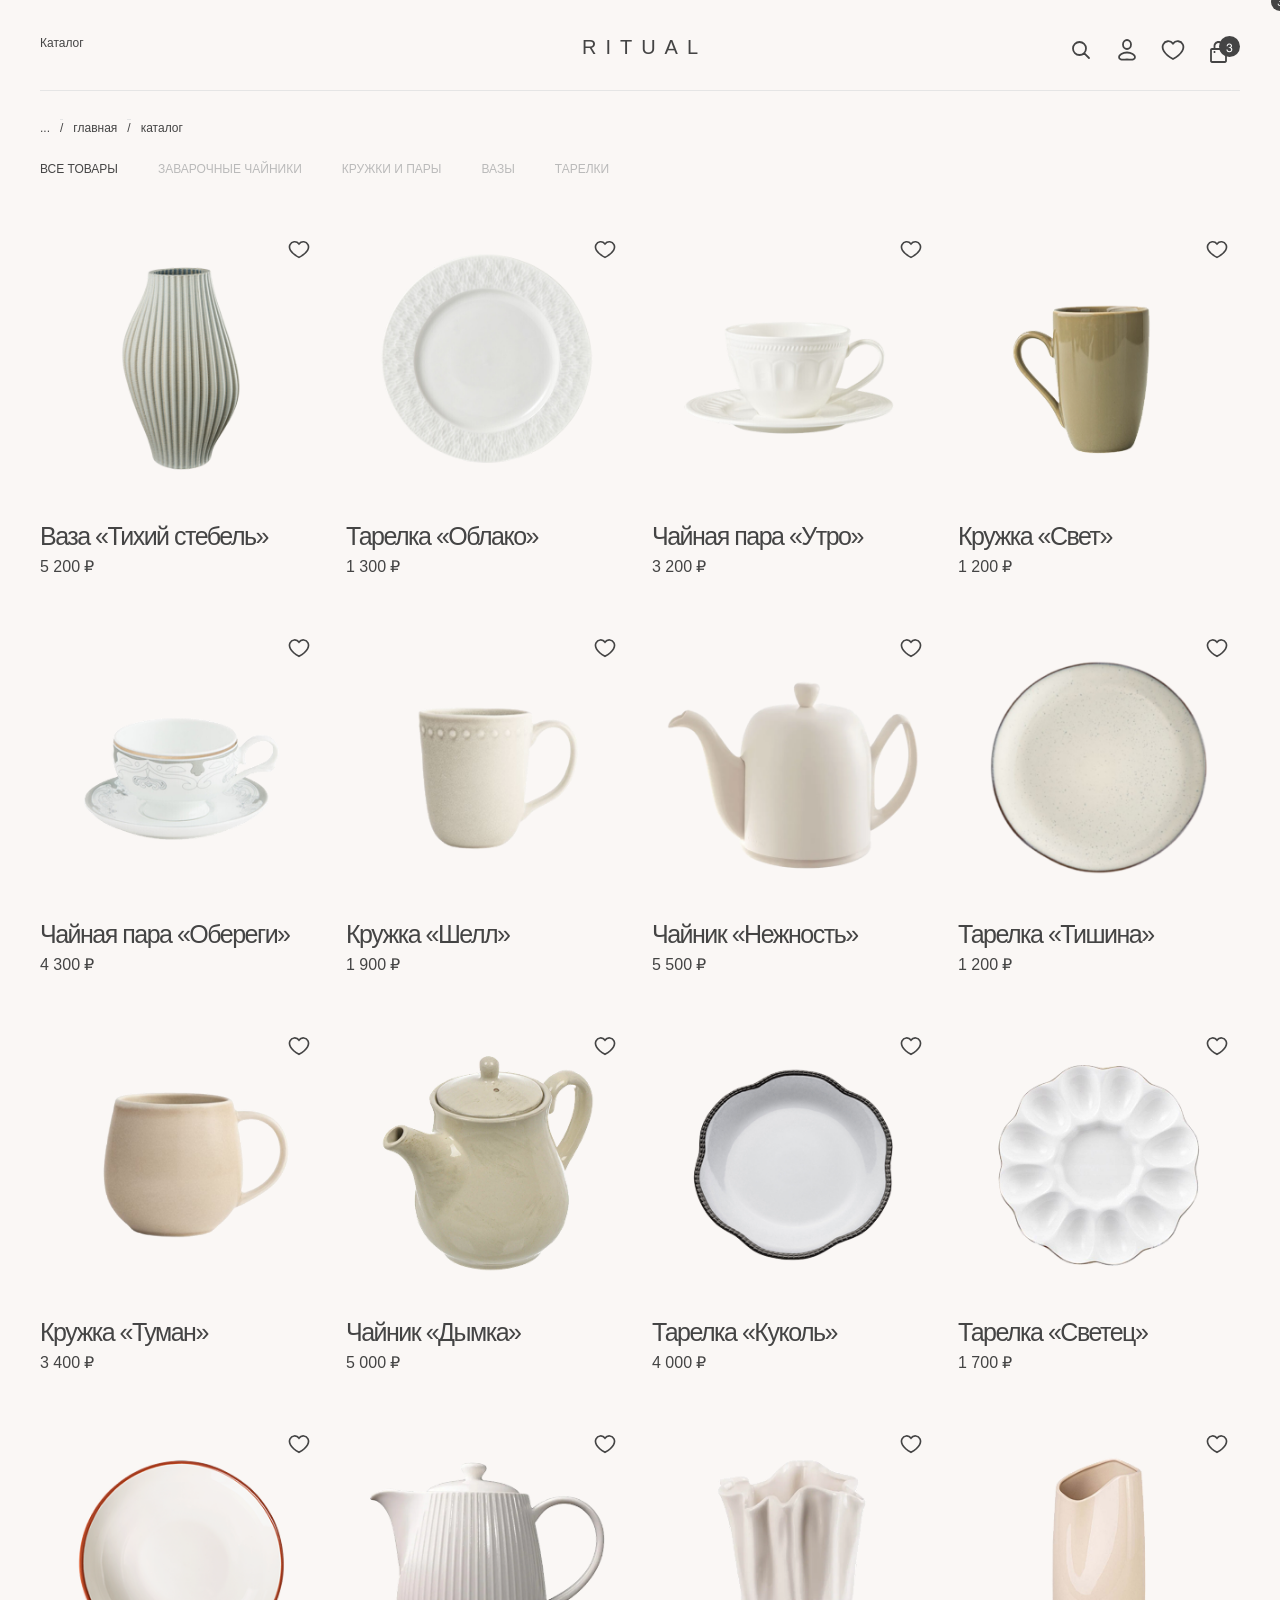
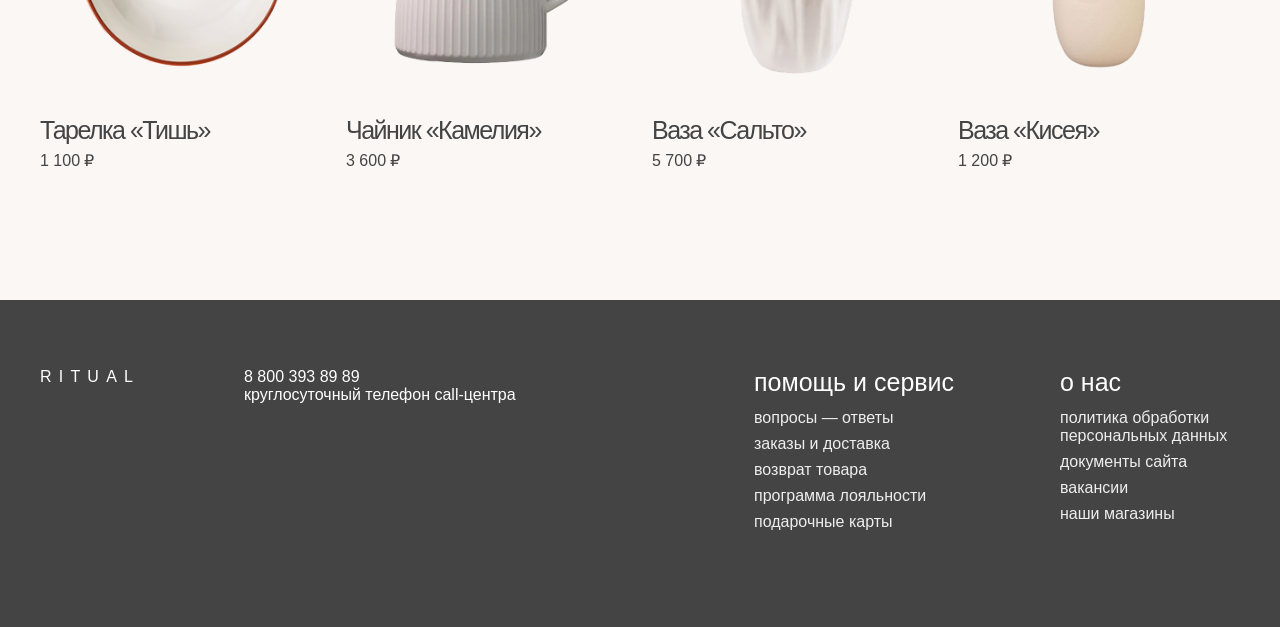
==== page1.html @ 76060184 "Add files via upload" ====
<!DOCTYPE html>
<html lang="ru">
<head>
  <meta charset="UTF-8">
  <meta name="viewport" content="width=device-width, initial-scale=1.0">
  <title>RITUAL — Каталог</title>

  <link rel="stylesheet" href="css/style1.css">
</head>

<body>
<div class="page">

<header class="site-header">
  <div class="container grid-12 site-header__grid">

    <a href="#" class="menu-link">Каталог</a>

    <a href="index.html" class="brand">
      <span>RITUAL</span>
    </a>

    <div class="header-icons">
      <button class="icon-btn"><img src="images/IconSearch.svg"></button>
      <button class="icon-btn"><img src="images/IconLK.svg"></button>
      <button class="icon-btn"><img src="images/IconHeart.svg"></button>

      <button class="cart-btn">
        <img src="images/IconBag.svg">
        <span class="badge">3</span>
      </button>
    </div>

  </div>
</header>

<div class="container divider"></div>

<main class="container">

<div class="breadcrumbs">
  <span>...</span>
  <span class="divider">/</span>
  <a href="index.html">главная</a>
  <span class="divider">/</span>
  <span>каталог</span>
</div>

  <!-- меню -->
  <div class="tabs">
    <span class="tab active">Все товары</span>
    <span class="tab">Заварочные чайники</span>
    <span class="tab">Кружки и пары</span>
    <span class="tab">Вазы</span>
    <span class="tab">Тарелки</span>
  </div>

  <div class="product-grid">

<div class="product-card">
  <div class="image-wrapper">
    <img src="images/kat1.png">
    <button class="favorite-btn"><img src="images/IconHeart.svg"></button>
  </div>
  <h3 class="product-title">Ваза «Тихий стебель»</h3>
  <p class="product-price">5 200 ₽</p>
</div>

<div class="product-card">
  <div class="image-wrapper">
    <img src="images/kat2.png">
    <button class="favorite-btn"><img src="images/IconHeart.svg"></button>
  </div>
  <h3 class="product-title">Тарелка «Облако»</h3>
  <p class="product-price">1 300 ₽</p>
</div>

<div class="product-card">
  <div class="image-wrapper">
    <img src="images/kat3.png">
    <button class="favorite-btn"><img src="images/IconHeart.svg"></button>
  </div>
  <h3 class="product-title">Чайная пара «Утро»</h3>
  <p class="product-price">3 200 ₽</p>
</div>

<div class="product-card">
  <div class="image-wrapper">
    <img src="images/kat4.png">
    <button class="favorite-btn"><img src="images/IconHeart.svg"></button>
  </div>
  <h3 class="product-title">Кружка «Свет»</h3>
  <p class="product-price">1 200 ₽</p>
</div>

<div class="product-card">
  <div class="image-wrapper">
    <img src="images/kat5.png">
    <button class="favorite-btn"><img src="images/IconHeart.svg"></button>
  </div>
  <h3 class="product-title">Чайная пара «Обереги»</h3>
  <p class="product-price">4 300 ₽</p>
</div>

<div class="product-card">
  <div class="image-wrapper">
    <img src="images/kat6.png">
    <button class="favorite-btn"><img src="images/IconHeart.svg"></button>
  </div>
  <h3 class="product-title">Кружка «Шелл»</h3>
  <p class="product-price">1 900 ₽</p>
</div>

<div class="product-card">
  <div class="image-wrapper">
    <img src="images/kat7.png">
    <button class="favorite-btn"><img src="images/IconHeart.svg"></button>
  </div>
  <h3 class="product-title">Чайник «Нежность»</h3>
  <p class="product-price">5 500 ₽</p>
</div>

<div class="product-card">
  <div class="image-wrapper">
    <img src="images/kat8.png">
    <button class="favorite-btn"><img src="images/IconHeart.svg"></button>
  </div>
  <h3 class="product-title">Тарелка «Тишина»</h3>
  <p class="product-price">1 200 ₽</p>
</div>

<div class="product-card">
  <div class="image-wrapper">
    <img src="images/kat9.png">
    <button class="favorite-btn"><img src="images/IconHeart.svg"></button>
  </div>
  <h3 class="product-title">Кружка «Туман»</h3>
  <p class="product-price">3 400 ₽</p>
</div>

<div class="product-card">
  <div class="image-wrapper">
    <img src="images/kat10.png">
    <button class="favorite-btn"><img src="images/IconHeart.svg"></button>
  </div>
  <h3 class="product-title">Чайник «Дымка»</h3>
  <p class="product-price">5 000 ₽</p>
</div>

<div class="product-card">
  <div class="image-wrapper">
    <img src="images/kat11.png">
    <button class="favorite-btn"><img src="images/IconHeart.svg"></button>
  </div>
  <h3 class="product-title">Тарелка «Куколь»</h3>
  <p class="product-price">4 000 ₽</p>
</div>

<div class="product-card">
  <div class="image-wrapper">
    <img src="images/kat12.png">
    <button class="favorite-btn"><img src="images/IconHeart.svg"></button>
  </div>
  <h3 class="product-title">Тарелка «Светец»</h3>
  <p class="product-price">1 700 ₽</p>
</div>

<div class="product-card">
  <div class="image-wrapper">
    <img src="images/kat13.png">
    <button class="favorite-btn"><img src="images/IconHeart.svg"></button>
  </div>
  <h3 class="product-title">Тарелка «Тишь»</h3>
  <p class="product-price">1 100 ₽</p>
</div>

<div class="product-card">
  <div class="image-wrapper">
    <img src="images/kat14.png">
    <button class="favorite-btn"><img src="images/IconHeart.svg"></button>
  </div>
  <h3 class="product-title">Чайник «Камелия»</h3>
  <p class="product-price">3 600 ₽</p>
</div>

<div class="product-card">
  <div class="image-wrapper">
    <img src="images/kat15.png">
    <button class="favorite-btn"><img src="images/IconHeart.svg"></button>
  </div>
  <h3 class="product-title">Ваза «Сальто»</h3>
  <p class="product-price">5 700 ₽</p>
</div>

<div class="product-card">
  <div class="image-wrapper">
    <img src="images/kat16.png">
    <button class="favorite-btn"><img src="images/IconHeart.svg"></button>
  </div>
  <h3 class="product-title">Ваза «Кисея»</h3>
  <p class="product-price">1 200 ₽</p>
</div>
  </div>

</main>

<footer class="site-footer">
  <div class="container grid-12 footer-grid">

    <div class="footer-brand">RITUAL</div>

    <div class="footer-contact">
      <div class="footer-phone">8 800 393 89 89</div>
      <div class="footer-note">круглосуточный телефон call-центра</div>
    </div>

    <div class="footer-links footer-links--service">
      <div class="footer-title">помощь и сервис</div>
      <div class="footer-nav">
        <span>вопросы — ответы</span>
        <span>заказы и доставка</span>
        <span>возврат товара</span>
        <span>программа лояльности</span>
        <span>подарочные карты</span>
      </div>
    </div>

    <div class="footer-links footer-links--about">
      <div class="footer-title">о нас</div>
      <div class="footer-nav">
        <span>политика обработки персональных данных</span>
        <span>документы сайта</span>
        <span>вакансии</span>
        <span>наши магазины</span>
      </div>
    </div>

  </div>
</footer>

</div>
</body>
</html>
---- css/style1.css ----
:root {
  --bg: #faf7f5;
  --line: #e5e5e5;
  --muted: #bababa;
  --text: #444444;
  --white: #ffffff;
  --footer-text: #eeeeee;
  --footer-bg: #444444;
  --container: 1200px;
  --gutter: 24px;
}

/* RESET */
* {
  box-sizing: border-box;
  margin: 0;
  padding: 0;
}

body {
  background-color: var(--bg);
  font-family: Helvetica, Arial, sans-serif;
  color: var(--text);
}

a {
  color: inherit;
  text-decoration: none;
}

img {
  display: block;
  width: 100%;
  height: 100%;
}

/* КОНТЕЙНЕР */
.container {
  width: min(100%, var(--container));
  margin: 0 auto;
}

.grid-12 {
  display: grid;
  grid-template-columns: repeat(12, minmax(0, 78px));
  gap: var(--gutter);
  justify-content: center;
}


.site-header {
  padding: 36px 0 26px;
}

.menu-link {
  grid-column: 1 / span 2;
  font-size: 12px;
}

.brand {
  grid-column: 5 / span 4;
  text-align: center;
  font-size: 20px;
  font-weight: 500;
  text-transform: uppercase;
}

.brand span {
  letter-spacing: 0.45em;
  padding-left: 0.45em;
}

.header-icons {
  grid-column: 10 / span 3;
  display: grid;
  grid-auto-flow: column;
  justify-content: end;
  align-items: center;
  gap: 22px;
}

.icon-btn,
.cart-btn {
  border: none;
  background: transparent;
  padding: 0;
}

.breadcrumbs {
  display: flex;
  align-items: center;
  gap: 6px;

  font-size: 12px;
  font-family: Gilroy, Helvetica, Arial, sans-serif;
  color: #444444;
  font-weight: 400;
  line-height: 140%;
}

/* ссылки */
.breadcrumbs a {
  text-decoration: none;
  color: #444444;
  transition: opacity 0.2s ease;
}

.breadcrumbs a:hover {
  opacity: 0.6;
}

/* разделители */
.breadcrumbs .divider {
  margin: 0 4px;
}

/* УБИРАЕМ ВОЗМОЖНЫЕ СТИЛИ БРАУЗЕРА */
button {
  border: none;
  background: none;
}

/* badge */
.badge {
  position: absolute;
  top: -7px;
  right: -9px;
  min-width: 18px;
  height: 18px;
  border-radius: 999px;
  background: var(--text);
  color: var(--white);
  font-size: 10px;
  display: grid;
  place-items: center;
}

/* divider */
.divider {
  border-top: 1px solid var(--line);
  margin-bottom: 28px;
}

/* ================= MAIN ================= */

main.container {
  padding-bottom: 80px;
}

/* хлебные крошки */
.breadcrumbs {
  margin-bottom: 24px;
}

.breadcrumbs span {
  font-size: 12px;
  font-family: Gilroy, Helvetica, Arial, sans-serif;
  color: #444444;
  font-weight: 400;
  line-height: 140%;
}

/* меню */
.tabs {
  display: flex;
  gap: 40px;
  margin-bottom: 50px;
  flex-wrap: wrap;
}

.tab {
  font-size: 12px;
  font-family: Helvetica, Arial, sans-serif;
  color: #bababa;
  font-weight: 400;
  line-height: 140%;
  text-transform: uppercase;
  cursor: pointer;
}

.tab.active {
  color: #444444;
}

/* FLEX сетка */
.product-grid {
  display: flex;
  flex-wrap: wrap;
  margin: 0 -12px;
}

/* карточка */
.product-card {
  width: 25%;
  padding: 0 12px 50px;
  display: flex;
  flex-direction: column;
}

/* картинка */
.image-wrapper {
  position: relative;
  aspect-ratio: 1;
  display: flex;
  align-items: center;
  justify-content: center;
  margin-bottom: 14px;
}

.image-wrapper img {
  max-width: 90%;
  max-height: 90%;
  object-fit: contain;
}

/* сердце */
.favorite-btn {
  position: absolute;
  top: 10px;
  right: 10px;
}

.favorite-btn img {
  width: 24px;
  height: 24px;
}

/* название */
.product-title {
  font-size: 25px;
  font-family: Helvetica, Arial, sans-serif;
  color: #444444;
  font-weight: 400;
  line-height: 100%;
  letter-spacing: -0.06em;
  margin-bottom: 8px;
}

/* цена */
.product-price {
  font-size: 16px;
  font-family: Helvetica, Arial, sans-serif;
  color: #444444;
  font-weight: 400;
  line-height: 120%;
}

/* ================= FOOTER ================= */

.site-footer {
  background-color: var(--footer-bg);
  padding: 68px 0 88px;
  color: var(--white);
}

.footer-grid {
  display: grid;
  grid-template-columns: repeat(12, minmax(0, 78px));
  gap: var(--gutter);
}

.footer-brand {
  grid-column: 1 / span 2;
  letter-spacing: 0.45em;
}

.footer-contact {
  grid-column: 3 / span 4;
}

.footer-links--service {
  grid-column: 8 / span 3;
}

.footer-links--about {
  grid-column: 11 / span 2;
}

.footer-title {
  font-size: 25px;
  margin-bottom: 12px;
}

.footer-nav span {
  display: block;
  margin-bottom: 8px;
  color: var(--footer-text);
}


@media (max-width: 1024px) {
  .product-card {
    width: 33.33%;
  }
}

@media (max-width: 820px) {
  .product-card {
    width: 50%;
  }
}

@media (max-width: 560px) {
  .product-card {
    width: 100%;
  }
}
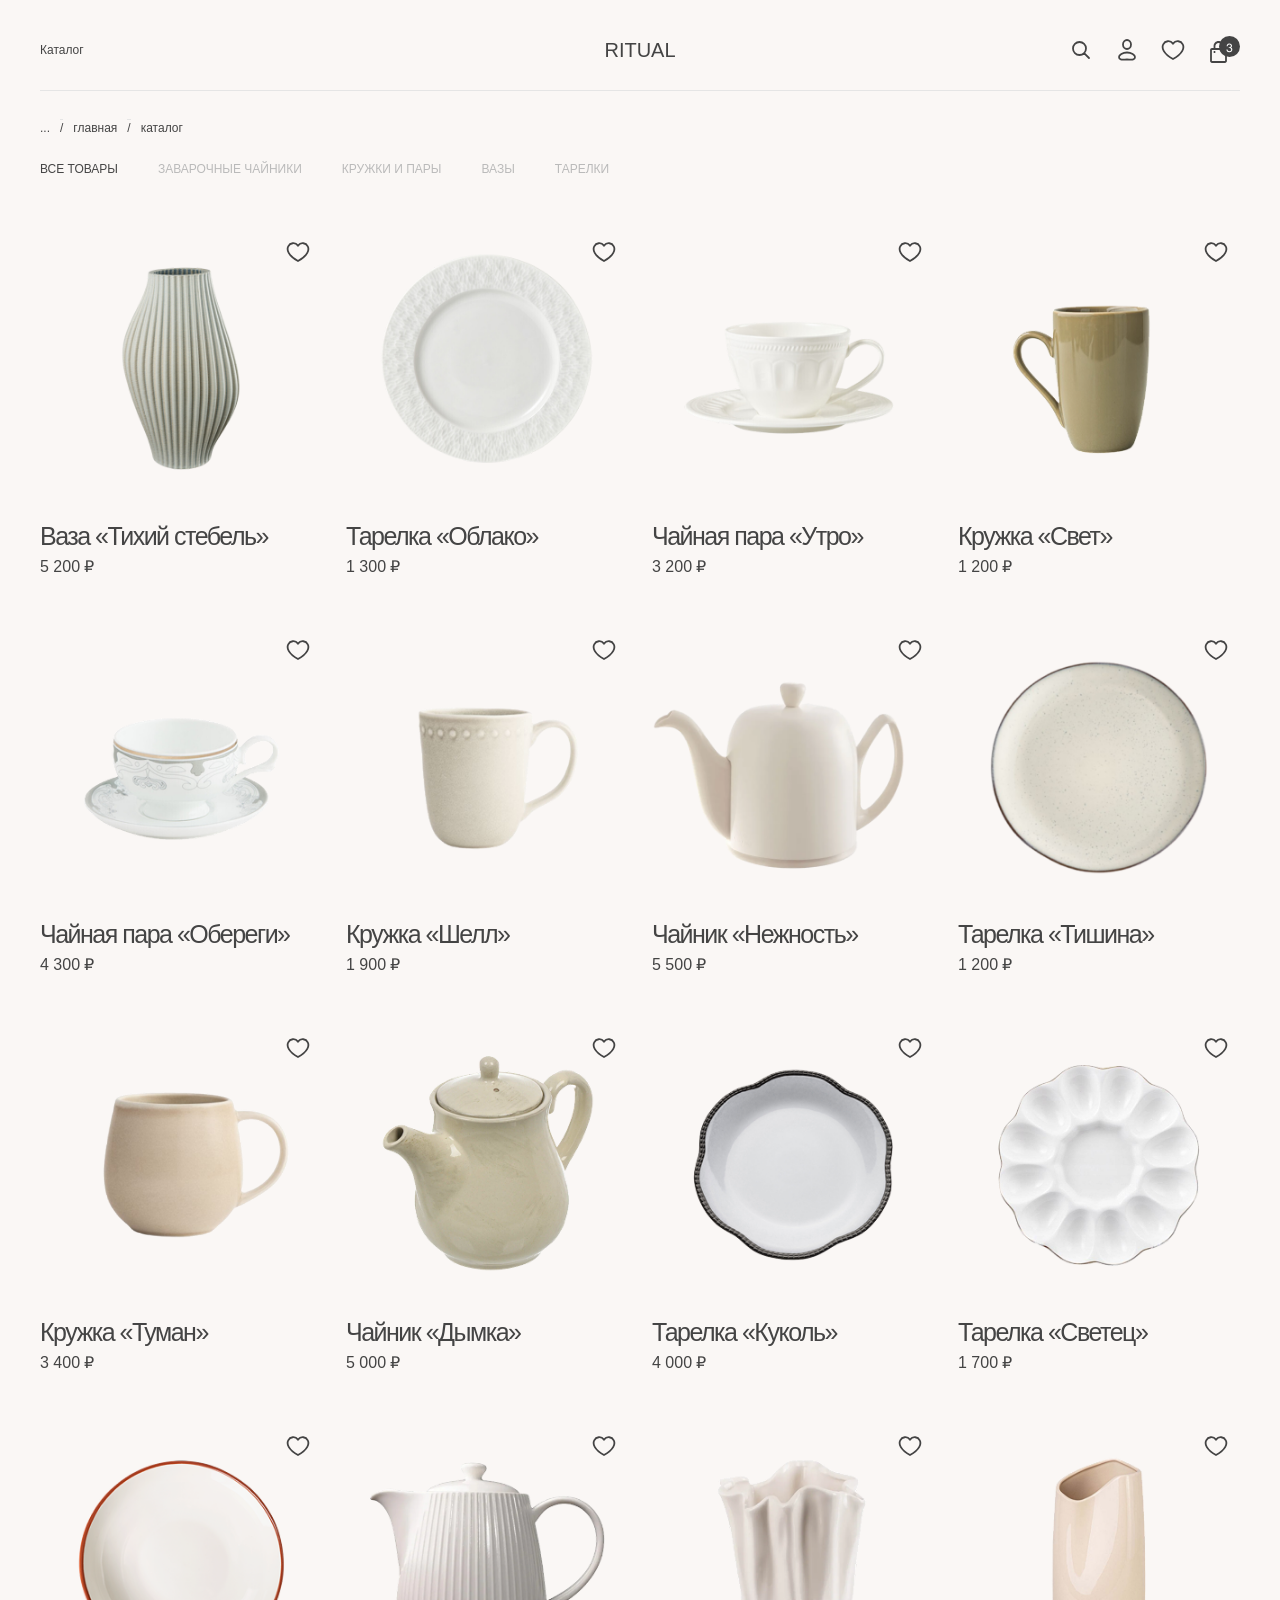
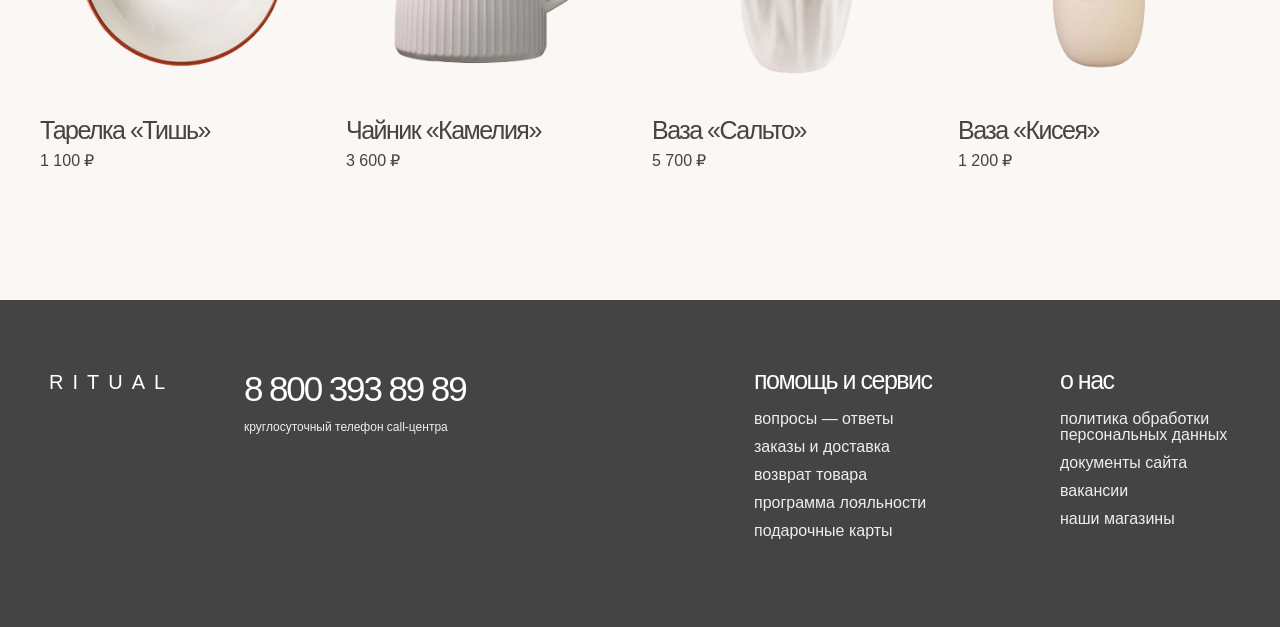
==== commit b4849e6a: "Add files via upload" ====
--- a/page1.html
+++ b/page1.html
@@ -4,7 +4,6 @@
   <meta charset="UTF-8">
   <meta name="viewport" content="width=device-width, initial-scale=1.0">
   <title>RITUAL — Каталог</title>
-
   <link rel="stylesheet" href="css/style1.css">
 </head>
 
@@ -12,25 +11,15 @@
 <div class="page">
 
 <header class="site-header">
-  <div class="container grid-12 site-header__grid">
-
-    <a href="#" class="menu-link">Каталог</a>
-
-    <a href="index.html" class="brand">
-      <span>RITUAL</span>
-    </a>
-
+  <div class="container grid-12">
+    <a href="page1.html" class="menu-link">Каталог</a>
+    <a href="index.html" class="brand">RITUAL</a>
     <div class="header-icons">
-      <button class="icon-btn"><img src="images/IconSearch.svg"></button>
-      <button class="icon-btn"><img src="images/IconLK.svg"></button>
-      <button class="icon-btn"><img src="images/IconHeart.svg"></button>
-
-      <button class="cart-btn">
-        <img src="images/IconBag.svg">
-        <span class="badge">3</span>
-      </button>
+      <button><img src="images/IconSearch.svg" alt=""></button>
+      <button><img src="images/IconLK.svg" alt=""></button>
+      <button><img src="images/IconHeart.svg" alt=""></button>
+      <button><img src="images/IconBag.svg" alt=""></button>
     </div>
-
   </div>
 </header>
 
@@ -43,10 +32,9 @@
   <span class="divider">/</span>
   <a href="index.html">главная</a>
   <span class="divider">/</span>
-  <span>каталог</span>
-</div>
-
-  <!-- меню -->
+  <a href="page1.html">каталог</a>
+</div>
+
   <div class="tabs">
     <span class="tab active">Все товары</span>
     <span class="tab">Заварочные чайники</span>
@@ -60,7 +48,10 @@
 <div class="product-card">
   <div class="image-wrapper">
     <img src="images/kat1.png">
-    <button class="favorite-btn"><img src="images/IconHeart.svg"></button>
+    <button class="favorite-btn product-card__wish" aria-label="Добавить в избранное">
+      <img class="wish-icon wish-icon--base" src="images/IconHeart.svg" alt="">
+      <img class="wish-icon wish-icon--active" src="images/IconHeartAdd.svg" alt="">
+    </button>
   </div>
   <h3 class="product-title">Ваза «Тихий стебель»</h3>
   <p class="product-price">5 200 ₽</p>
@@ -69,7 +60,10 @@
 <div class="product-card">
   <div class="image-wrapper">
     <img src="images/kat2.png">
-    <button class="favorite-btn"><img src="images/IconHeart.svg"></button>
+    <button class="favorite-btn product-card__wish" aria-label="Добавить в избранное">
+      <img class="wish-icon wish-icon--base" src="images/IconHeart.svg" alt="">
+      <img class="wish-icon wish-icon--active" src="images/IconHeartAdd.svg" alt="">
+    </button>
   </div>
   <h3 class="product-title">Тарелка «Облако»</h3>
   <p class="product-price">1 300 ₽</p>
@@ -78,7 +72,10 @@
 <div class="product-card">
   <div class="image-wrapper">
     <img src="images/kat3.png">
-    <button class="favorite-btn"><img src="images/IconHeart.svg"></button>
+    <button class="favorite-btn product-card__wish" aria-label="Добавить в избранное">
+      <img class="wish-icon wish-icon--base" src="images/IconHeart.svg" alt="">
+      <img class="wish-icon wish-icon--active" src="images/IconHeartAdd.svg" alt="">
+    </button>
   </div>
   <h3 class="product-title">Чайная пара «Утро»</h3>
   <p class="product-price">3 200 ₽</p>
@@ -87,7 +84,10 @@
 <div class="product-card">
   <div class="image-wrapper">
     <img src="images/kat4.png">
-    <button class="favorite-btn"><img src="images/IconHeart.svg"></button>
+    <button class="favorite-btn product-card__wish" aria-label="Добавить в избранное">
+      <img class="wish-icon wish-icon--base" src="images/IconHeart.svg" alt="">
+      <img class="wish-icon wish-icon--active" src="images/IconHeartAdd.svg" alt="">
+    </button>
   </div>
   <h3 class="product-title">Кружка «Свет»</h3>
   <p class="product-price">1 200 ₽</p>
@@ -96,7 +96,10 @@
 <div class="product-card">
   <div class="image-wrapper">
     <img src="images/kat5.png">
-    <button class="favorite-btn"><img src="images/IconHeart.svg"></button>
+    <button class="favorite-btn product-card__wish" aria-label="Добавить в избранное">
+      <img class="wish-icon wish-icon--base" src="images/IconHeart.svg" alt="">
+      <img class="wish-icon wish-icon--active" src="images/IconHeartAdd.svg" alt="">
+    </button>
   </div>
   <h3 class="product-title">Чайная пара «Обереги»</h3>
   <p class="product-price">4 300 ₽</p>
@@ -105,7 +108,10 @@
 <div class="product-card">
   <div class="image-wrapper">
     <img src="images/kat6.png">
-    <button class="favorite-btn"><img src="images/IconHeart.svg"></button>
+    <button class="favorite-btn product-card__wish" aria-label="Добавить в избранное">
+      <img class="wish-icon wish-icon--base" src="images/IconHeart.svg" alt="">
+      <img class="wish-icon wish-icon--active" src="images/IconHeartAdd.svg" alt="">
+    </button>
   </div>
   <h3 class="product-title">Кружка «Шелл»</h3>
   <p class="product-price">1 900 ₽</p>
@@ -113,8 +119,13 @@
 
 <div class="product-card">
   <div class="image-wrapper">
-    <img src="images/kat7.png">
-    <button class="favorite-btn"><img src="images/IconHeart.svg"></button>
+    <a href="page2.html" aria-label="Перейти к товару Чайник Нежность">
+      <img src="images/kat7.png" alt="Чайник Нежность">
+    </a>
+    <button class="favorite-btn product-card__wish" aria-label="Добавить в избранное">
+      <img class="wish-icon wish-icon--base" src="images/IconHeart.svg" alt="">
+      <img class="wish-icon wish-icon--active" src="images/IconHeartAdd.svg" alt="">
+    </button>
   </div>
   <h3 class="product-title">Чайник «Нежность»</h3>
   <p class="product-price">5 500 ₽</p>
@@ -123,7 +134,10 @@
 <div class="product-card">
   <div class="image-wrapper">
     <img src="images/kat8.png">
-    <button class="favorite-btn"><img src="images/IconHeart.svg"></button>
+    <button class="favorite-btn product-card__wish" aria-label="Добавить в избранное">
+      <img class="wish-icon wish-icon--base" src="images/IconHeart.svg" alt="">
+      <img class="wish-icon wish-icon--active" src="images/IconHeartAdd.svg" alt="">
+    </button>
   </div>
   <h3 class="product-title">Тарелка «Тишина»</h3>
   <p class="product-price">1 200 ₽</p>
@@ -132,7 +146,10 @@
 <div class="product-card">
   <div class="image-wrapper">
     <img src="images/kat9.png">
-    <button class="favorite-btn"><img src="images/IconHeart.svg"></button>
+    <button class="favorite-btn product-card__wish" aria-label="Добавить в избранное">
+      <img class="wish-icon wish-icon--base" src="images/IconHeart.svg" alt="">
+      <img class="wish-icon wish-icon--active" src="images/IconHeartAdd.svg" alt="">
+    </button>
   </div>
   <h3 class="product-title">Кружка «Туман»</h3>
   <p class="product-price">3 400 ₽</p>
@@ -141,7 +158,10 @@
 <div class="product-card">
   <div class="image-wrapper">
     <img src="images/kat10.png">
-    <button class="favorite-btn"><img src="images/IconHeart.svg"></button>
+    <button class="favorite-btn product-card__wish" aria-label="Добавить в избранное">
+      <img class="wish-icon wish-icon--base" src="images/IconHeart.svg" alt="">
+      <img class="wish-icon wish-icon--active" src="images/IconHeartAdd.svg" alt="">
+    </button>
   </div>
   <h3 class="product-title">Чайник «Дымка»</h3>
   <p class="product-price">5 000 ₽</p>
@@ -150,7 +170,10 @@
 <div class="product-card">
   <div class="image-wrapper">
     <img src="images/kat11.png">
-    <button class="favorite-btn"><img src="images/IconHeart.svg"></button>
+    <button class="favorite-btn product-card__wish" aria-label="Добавить в избранное">
+      <img class="wish-icon wish-icon--base" src="images/IconHeart.svg" alt="">
+      <img class="wish-icon wish-icon--active" src="images/IconHeartAdd.svg" alt="">
+    </button>
   </div>
   <h3 class="product-title">Тарелка «Куколь»</h3>
   <p class="product-price">4 000 ₽</p>
@@ -159,7 +182,10 @@
 <div class="product-card">
   <div class="image-wrapper">
     <img src="images/kat12.png">
-    <button class="favorite-btn"><img src="images/IconHeart.svg"></button>
+    <button class="favorite-btn product-card__wish" aria-label="Добавить в избранное">
+      <img class="wish-icon wish-icon--base" src="images/IconHeart.svg" alt="">
+      <img class="wish-icon wish-icon--active" src="images/IconHeartAdd.svg" alt="">
+    </button>
   </div>
   <h3 class="product-title">Тарелка «Светец»</h3>
   <p class="product-price">1 700 ₽</p>
@@ -168,7 +194,10 @@
 <div class="product-card">
   <div class="image-wrapper">
     <img src="images/kat13.png">
-    <button class="favorite-btn"><img src="images/IconHeart.svg"></button>
+    <button class="favorite-btn product-card__wish" aria-label="Добавить в избранное">
+      <img class="wish-icon wish-icon--base" src="images/IconHeart.svg" alt="">
+      <img class="wish-icon wish-icon--active" src="images/IconHeartAdd.svg" alt="">
+    </button>
   </div>
   <h3 class="product-title">Тарелка «Тишь»</h3>
   <p class="product-price">1 100 ₽</p>
@@ -177,7 +206,10 @@
 <div class="product-card">
   <div class="image-wrapper">
     <img src="images/kat14.png">
-    <button class="favorite-btn"><img src="images/IconHeart.svg"></button>
+    <button class="favorite-btn product-card__wish" aria-label="Добавить в избранное">
+      <img class="wish-icon wish-icon--base" src="images/IconHeart.svg" alt="">
+      <img class="wish-icon wish-icon--active" src="images/IconHeartAdd.svg" alt="">
+    </button>
   </div>
   <h3 class="product-title">Чайник «Камелия»</h3>
   <p class="product-price">3 600 ₽</p>
@@ -186,7 +218,10 @@
 <div class="product-card">
   <div class="image-wrapper">
     <img src="images/kat15.png">
-    <button class="favorite-btn"><img src="images/IconHeart.svg"></button>
+    <button class="favorite-btn product-card__wish" aria-label="Добавить в избранное">
+      <img class="wish-icon wish-icon--base" src="images/IconHeart.svg" alt="">
+      <img class="wish-icon wish-icon--active" src="images/IconHeartAdd.svg" alt="">
+    </button>
   </div>
   <h3 class="product-title">Ваза «Сальто»</h3>
   <p class="product-price">5 700 ₽</p>
@@ -195,7 +230,10 @@
 <div class="product-card">
   <div class="image-wrapper">
     <img src="images/kat16.png">
-    <button class="favorite-btn"><img src="images/IconHeart.svg"></button>
+    <button class="favorite-btn product-card__wish" aria-label="Добавить в избранное">
+      <img class="wish-icon wish-icon--base" src="images/IconHeart.svg" alt="">
+      <img class="wish-icon wish-icon--active" src="images/IconHeartAdd.svg" alt="">
+    </button>
   </div>
   <h3 class="product-title">Ваза «Кисея»</h3>
   <p class="product-price">1 200 ₽</p>
@@ -205,36 +243,34 @@
 </main>
 
 <footer class="site-footer">
-  <div class="container grid-12 footer-grid">
-
-    <div class="footer-brand">RITUAL</div>
+  <div class="container grid-12">
+    <a class="footer-brand" href="index.html">RITUAL</a>
 
     <div class="footer-contact">
-      <div class="footer-phone">8 800 393 89 89</div>
-      <div class="footer-note">круглосуточный телефон call-центра</div>
+      <span class="footer-phone">8 800 393 89 89</span>
+      <p class="footer-note">круглосуточный телефон call-центра</p>
     </div>
 
-    <div class="footer-links footer-links--service">
-      <div class="footer-title">помощь и сервис</div>
-      <div class="footer-nav">
+    <section class="footer-links footer-links--service">
+      <h3 class="footer-title">помощь и сервис</h3>
+      <nav class="footer-nav">
         <span>вопросы — ответы</span>
         <span>заказы и доставка</span>
         <span>возврат товара</span>
         <span>программа лояльности</span>
         <span>подарочные карты</span>
-      </div>
-    </div>
-
-    <div class="footer-links footer-links--about">
-      <div class="footer-title">о нас</div>
-      <div class="footer-nav">
+      </nav>
+    </section>
+
+    <section class="footer-links footer-links--about">
+      <h3 class="footer-title">о нас</h3>
+      <nav class="footer-nav">
         <span>политика обработки персональных данных</span>
         <span>документы сайта</span>
         <span>вакансии</span>
         <span>наши магазины</span>
-      </div>
-    </div>
-
+      </nav>
+    </section>
   </div>
 </footer>
 
--- a/css/style1.css
+++ b/css/style1.css
@@ -10,7 +10,6 @@
   --gutter: 24px;
 }
 
-/* RESET */
 * {
   box-sizing: border-box;
   margin: 0;
@@ -19,6 +18,7 @@
 
 body {
   background-color: var(--bg);
+  overflow-x: hidden;
   font-family: Helvetica, Arial, sans-serif;
   color: var(--text);
 }
@@ -32,9 +32,9 @@
   display: block;
   width: 100%;
   height: 100%;
-}
-
-/* КОНТЕЙНЕР */
+  object-fit: cover;
+}
+
 .container {
   width: min(100%, var(--container));
   margin: 0 auto;
@@ -50,18 +50,25 @@
 
 .site-header {
   padding: 36px 0 26px;
+  align-items: center;
 }
 
 .menu-link {
   grid-column: 1 / span 2;
   font-size: 12px;
+  font-weight: 400;
+  line-height: 140%;
+  align-self: center;
 }
 
 .brand {
   grid-column: 5 / span 4;
   text-align: center;
   font-size: 20px;
+  font-family: 'Inter', Helvetica, Arial, sans-serif;
   font-weight: 500;
+  line-height: 140%;
+  align-self: center;
   text-transform: uppercase;
 }
 
@@ -86,6 +93,10 @@
   padding: 0;
 }
 
+.header-icons button {
+  cursor: pointer;
+}
+
 .breadcrumbs {
   display: flex;
   align-items: center;
@@ -98,7 +109,6 @@
   line-height: 140%;
 }
 
-/* ссылки */
 .breadcrumbs a {
   text-decoration: none;
   color: #444444;
@@ -109,18 +119,18 @@
   opacity: 0.6;
 }
 
-/* разделители */
 .breadcrumbs .divider {
   margin: 0 4px;
 }
 
-/* УБИРАЕМ ВОЗМОЖНЫЕ СТИЛИ БРАУЗЕРА */
 button {
   border: none;
   background: none;
-}
-
-/* badge */
+  cursor: pointer;
+  color: inherit;
+  font: inherit;
+}
+
 .badge {
   position: absolute;
   top: -7px;
@@ -135,19 +145,15 @@
   place-items: center;
 }
 
-/* divider */
 .divider {
   border-top: 1px solid var(--line);
   margin-bottom: 28px;
 }
 
-/* ================= MAIN ================= */
-
 main.container {
   padding-bottom: 80px;
 }
 
-/* хлебные крошки */
 .breadcrumbs {
   margin-bottom: 24px;
 }
@@ -160,7 +166,6 @@
   line-height: 140%;
 }
 
-/* меню */
 .tabs {
   display: flex;
   gap: 40px;
@@ -178,18 +183,22 @@
   cursor: pointer;
 }
 
+.tab:hover,
+.tab:active,
+.tab:focus-visible {
+  color: #444444;
+}
+
 .tab.active {
   color: #444444;
 }
 
-/* FLEX сетка */
 .product-grid {
   display: flex;
   flex-wrap: wrap;
   margin: 0 -12px;
 }
 
-/* карточка */
 .product-card {
   width: 25%;
   padding: 0 12px 50px;
@@ -197,7 +206,6 @@
   flex-direction: column;
 }
 
-/* картинка */
 .image-wrapper {
   position: relative;
   aspect-ratio: 1;
@@ -213,19 +221,50 @@
   object-fit: contain;
 }
 
-/* сердце */
 .favorite-btn {
   position: absolute;
-  top: 10px;
-  right: 10px;
-}
-
-.favorite-btn img {
+  top: 8px;
+  right: 8px;
+  width: 32px;
+  height: 32px;
+  border-radius: 999px;
+  display: grid;
+  place-items: center;
+  transition: background 0.25s ease, transform 0.25s ease;
+}
+
+.product-card__wish .wish-icon {
+  position: absolute;
   width: 24px;
   height: 24px;
-}
-
-/* название */
+  transition: opacity 0.2s ease;
+}
+
+.product-card__wish .wish-icon--base {
+  opacity: 1;
+}
+
+.product-card__wish .wish-icon--active {
+  opacity: 0;
+}
+
+.product-card__wish:hover {
+  background: rgba(68, 68, 68, 0.06);
+  transform: translateY(-1px);
+}
+
+.product-card__wish:hover .wish-icon--base,
+.product-card__wish:active .wish-icon--base,
+.product-card__wish:focus-visible .wish-icon--base {
+  opacity: 0;
+}
+
+.product-card__wish:hover .wish-icon--active,
+.product-card__wish:active .wish-icon--active,
+.product-card__wish:focus-visible .wish-icon--active {
+  opacity: 1;
+}
+
 .product-title {
   font-size: 25px;
   font-family: Helvetica, Arial, sans-serif;
@@ -236,7 +275,6 @@
   margin-bottom: 8px;
 }
 
-/* цена */
 .product-price {
   font-size: 16px;
   font-family: Helvetica, Arial, sans-serif;
@@ -245,46 +283,90 @@
   line-height: 120%;
 }
 
-/* ================= FOOTER ================= */
-
 .site-footer {
   background-color: var(--footer-bg);
   padding: 68px 0 88px;
-  color: var(--white);
-}
-
-.footer-grid {
-  display: grid;
-  grid-template-columns: repeat(12, minmax(0, 78px));
-  gap: var(--gutter);
 }
 
 .footer-brand {
   grid-column: 1 / span 2;
+  font-size: 20px;
+  font-family: 'Inter', Helvetica, Arial, sans-serif;
+  font-weight: 500;
+  line-height: 140%;
   letter-spacing: 0.45em;
+  padding-left: 0.45em;
+  text-transform: uppercase;
 }
 
 .footer-contact {
   grid-column: 3 / span 4;
+  display: grid;
+  gap: 10px;
 }
 
 .footer-links--service {
   grid-column: 8 / span 3;
 }
 
+.footer-phone,
+.footer-nav span {
+  cursor: default;
+  transition: opacity 0.2s ease;
+}
+
 .footer-links--about {
   grid-column: 11 / span 2;
 }
 
 .footer-title {
   font-size: 25px;
-  margin-bottom: 12px;
+  color: var(--white);
+  font-weight: 400;
+  line-height: 100%;
+  letter-spacing: -0.06em;
+}
+
+.footer-links {
+  display: grid;
+  gap: 18px;
+}
+
+.footer-nav {
+  display: grid;
+  gap: 12px;
 }
 
 .footer-nav span {
-  display: block;
-  margin-bottom: 8px;
+  font-size: 16px;
   color: var(--footer-text);
+  font-weight: 400;
+  line-height: 100%;
+}
+
+.site-footer .container {
+  align-items: start;
+  color: var(--white);
+}
+
+.footer-phone {
+  font-size: 35px;
+  font-weight: 400;
+  line-height: 120%;
+  letter-spacing: -0.06em;
+}
+
+.footer-note {
+  font-size: 12px;
+  color: var(--footer-text);
+  font-weight: 400;
+  line-height: 130%;
+  letter-spacing: 0;
+}
+
+.footer-phone:hover,
+.footer-nav span:hover {
+  opacity: 0.7;
 }
 
 
